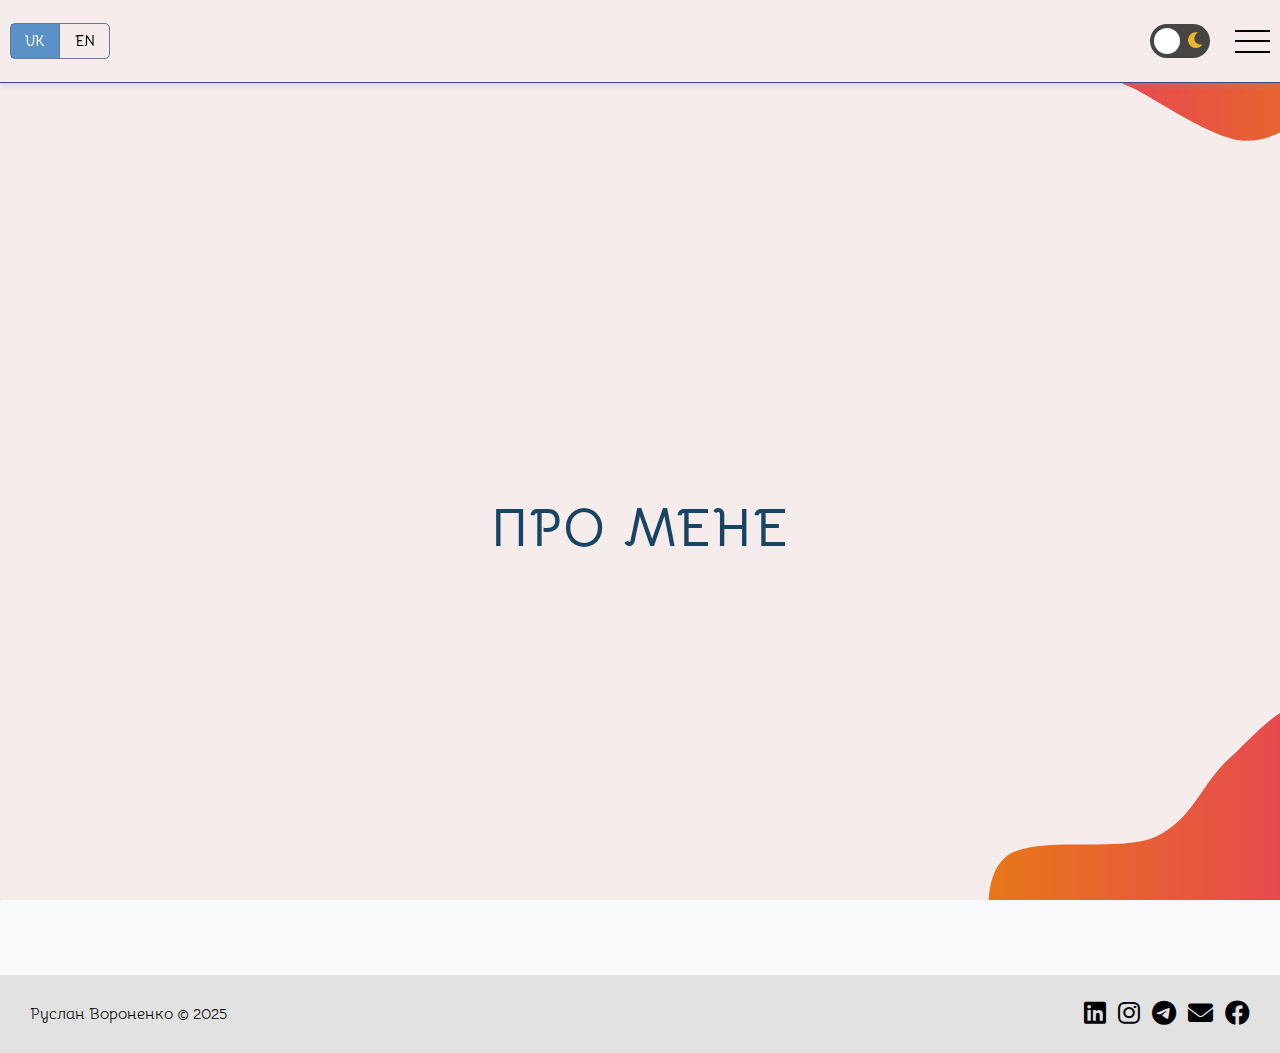
==== about.html @ 9039efc5 "Add files via upload" ====
<!DOCTYPE html>
<html lang="uk">
<head>
    <meta charset="UTF-8">
    <meta name="viewport" content="width=device-width, initial-scale=1.0">
    <meta name="keywords" content="фронтенд, front-end, resume">
    <meta name="description" content="Руслан Вороненко Фронтенд розробник">
    <meta property="og:title" content="Резюме - Руслан Вороненко">
    <meta property="og:description" content="Фронтенд розробник з досвідом роботи в різних проєктах">
    <link rel="icon" href="favicon.ico" type="image/x-icon">
    <link rel="icon" href="assets/images/icons/resume-32.png" sizes="32x32">
    <link rel="icon" href="assets/images/icons/resume-16.png" sizes="16x16">
    <link rel="icon" href="favicon.svg" type="image/svg+xml">
    <link rel="icon" href="assets/images/icons/resume-180.png" sizes="180x180">
    <link rel="icon" href="assets/images/icons/resume-192.png" sizes="192x192">
    <meta name="apple-mobile-web-app-title" content="resume front-end">
    <meta name="mobile-web-app-capable" content="yes">
    <meta name="apple-mobile-web-app-status-bar-style" content="black-translucent">
    <link rel="apple-touch-icon" href="assets/images/icons/resume-180.png">
    <meta name="theme-color" content="#ffffff"> 
    <!-- google fonts -->
    <link rel="preconnect" href="https://fonts.googleapis.com">
    <link rel="preconnect" href="https://fonts.gstatic.com" crossorigin>
    <link href="https://fonts.googleapis.com/css2?family=Bellota:wght@400;700&family=Pacifico&display=swap" rel="stylesheet">
    <!-- css link -->
    <link rel="stylesheet" href="assets/css/main.min.css" id="theme-style">
    <link rel="stylesheet" href="https://cdnjs.cloudflare.com/ajax/libs/font-awesome/6.0.0-beta3/css/all.min.css">
    <title data-translate="data-translate-about">Про мене</title>
</head>
<body>
    <!-- header -->
    <header class="header header-bg">
        <div class="header__wrapper">
            <div class="header__lang header__language">
                <button id="lang-uk" class="header__language-button" aria-label="Перейти на українську мову">UK</button>
                <button id="lang-en" class="header__language-button" aria-label="Перейти до англійської мови">EN</button>
            </div>
            <div class="header__themes">
                <label class="header__themes-switch">
                    <input class="header__themes-input" type="checkbox" id="theme-toggle">
                    <span class="header__themes-slider buttonRound">
                        <span class="icon-sun"><i class="fa-solid fa-sun" title="Перейти до світлої теми"></i></span>
                        <span class="icon-moon"><i class="fa-solid fa-moon" title="Перейти до темної теми"></i></span>
                    </span>
                </label>
            </div>
            <!-- menu -->
            <nav class="header__menu menu">
                <div class="burger-menu">
                    <div class="burger-menu__line"></div>
                </div>
            </nav>
        </div>
    </header>
    <nav class="mobiles-menu">
        <div class="menu__open"> <!-- open menu -->
            <div class="container">
                <div class="menu__cards">
                    <a href="index.html" class="menu__cards-item" aria-label="Home">
                        <i class="fa-solid fa-house-chimney"></i>
                        <span data-translate="home">Головна</span>
                    </a>
        
                    <a href="works.html" class="menu__cards-item" aria-label="Works">
                        <i class="fa-solid fa-briefcase"></i>
                        <span data-translate="works">Роботи</span>
                    </a>
        
                    <a href="collages.html" class="menu__cards-item" aria-label="Collages">
                        <i class="fa-solid fa-paint-roller"></i>
                        <span data-translate="collages">Колажі</span>
                    </a>
        
                    <a href="web.html" class="menu__cards-item" aria-label="Projects">
                        <i class="fa-solid fa-diagram-project"></i>
                        <span data-translate="projects">Проєкти</span>
                    </a>
        
                    <a href="" class="menu__cards-item" aria-label="3dmodels">
                        <i class="fa-solid fa-cube"></i>
                        <span data-translate="models">3d моделі</span>
                    </a>
        
                    <a href="about.html" class="menu__cards-item" aria-label="About">
                        <i class="fa-solid fa-user"></i>
                        <span data-translate="about">Про мене</span>
                    </a>
        
                    <a href="sertificate.html" class="menu__cards-item" aria-label="Certificates">
                        <i class="fa-solid fa-certificate"></i>
                        <span data-translate="certificates">Сертифікати</span>
                    </a>
        
                    <a href="contacts.html" class="menu__cards-item menu__cards-item-active" aria-label="Contacts">
                        <i class="fa-solid fa-address-card"></i>
                        <span data-translate="contacts">Контакти</span>
                    </a>
                </div>
            </div>
        </div> <!-- close menu -->
    </nav>
    <main class="main">
        <div class="container">
            <div class="main__content">
                <div class="main__content-body">
                    <h2 data-translate="data-translate-about" class="main__content-name">Мої контакти</h2>
                </div>
            </div>
        </div>
    </main>
     <!-- footer -->
     <footer class="footer">
        <div class="container">
            <div class="footer__wrapper">
                <p class="footer__text">
                    <span data-translate="footer-title">Руслан Вороненко</span>
                    <span>&copy; 2025</span>
                </p>
                <p class="footer__social">
                    <a href="" target="_blank" aria-label="Перейти до LinkedIn">
                        <i class="fa-brands fa-linkedin"></i>
                    </a>
                    <a href="" target="_blank" aria-label="Перейти до Інстаграму">
                        <i class="fa-brands fa-instagram"></i>
                    </a>
                    <a href="" target="_blank" aria-label="Перейти до Телеграму">
                        <i class="fa-brands fa-telegram"></i>
                    </a>
                    <a href="" target="_blank" aria-label="Написати на пошту">
                        <i class="fa-solid fa-envelope"></i>
                    </a>
                    <a href="" target="_blank" aria-label="Перейти до Фейсбук">
                        <i class="fa-brands fa-facebook"></i>
                    </a>
                </p>
            </div>
        </div>
     </footer>
     <!-- footer end -->
<script src="assets/js/themes.js"></script>
<script src="assets/js/lang.js"></script>
<script src="assets/js/menu.js"></script>
</body>
</html>
---- assets/css/main.min.css ----
*,*::before,*::after{margin:0;padding:0;box-sizing:border-box}body{font-family:sans-serif;line-height:1.5}ul,ol{list-style:none}a{text-decoration:none;color:inherit}img{max-width:100%;height:auto;display:block}input,textarea,select,button{font-family:inherit;font-size:inherit;border:none;outline:none;background:rgba(0,0,0,0)}table{border-collapse:collapse;width:100%}html{scroll-behavior:smooth}html{font-size:16px}ul,li{list-style:none;padding:0;margin:0}body{font-family:"Bellota",system-ui;font-weight:400;font-style:normal;font-size:1rem;line-height:1.5;background-color:#f7f9fb;position:relative;padding-top:75px}body::-webkit-scrollbar{width:15px}body::-webkit-scrollbar-track{background:#000;background:linear-gradient(to left, #000000, #080808)}body::-webkit-scrollbar-thumb{background:#b66316;background:linear-gradient(to right, #26316d, #31030c);border-radius:20px}.header{position:fixed;width:100%;top:0;left:0;z-index:99;color:#fff;background-color:#f6ecec}.header-bg{border-bottom:1px solid #3e4a76;box-shadow:rgba(140,152,164,.25) 0px 3px 6px 0px}.header__language{flex:0 1 auto}.header__language-button--active{background-color:rgba(13,100,180,.671);color:#fff}.header__lang{border-radius:5px;display:inline-flex;width:100px;border:1px solid #68769b}.header__lang>button{width:100%;display:inline-block;font-weight:700;border:none;border-radius:0px;padding:8px 10px;cursor:pointer;font-size:.875rem;transition:.3s}.header__lang>button:disabled{background-color:rgba(13,100,180,.671);cursor:not-allowed}.header__lang>button:not(:last-child){border-right:1px solid #68769b}@media(hover: hover){.header__lang>button:hover,.header__lang>button:focus{background-color:rgba(13,100,180,.671);color:#fff}}@media(hover: none){.header__lang>button:active{background-color:rgba(13,100,180,.671);color:#fff}}.header__themes{margin-left:auto}.header__themes-switch{position:relative;display:flex;align-items:center;width:60px;height:34px;gap:10px}.header__themes-switch input{opacity:0;width:0;height:0;margin:0}.header__themes-slider{position:absolute;cursor:pointer;top:0;left:0;right:0;bottom:0;background-color:rgba(0,0,0,.7137254902);transition:background-color .4s,transform .4s;border-radius:17px;display:flex;align-items:center;justify-content:space-between;padding:0 8px}.header__themes-slider .icon-sun,.header__themes-slider .icon-moon{position:absolute;font-size:18px;transition:opacity .4s;z-index:1}.header__themes-slider .icon-sun{left:10px;color:#f0ff6f}.header__themes-slider .icon-moon{right:5px;opacity:1;color:#e9b629}.header__themes-slider::before{content:"";position:absolute;height:26px;width:26px;left:4px;bottom:4px;z-index:10;background-color:#fff;border-radius:50%;transition:transform .4s}.header__themes-switch input:checked+.header__themes-slider{background-color:#1a4464}.header__themes-switch input:checked+.header__themes-slider .icon-sun{opacity:1}.header__themes-switch input:checked+.header__themes-slider .icon-moon{opacity:1}.header__themes-switch input:focus+.header__themes-slider{box-shadow:0 0 1px #1a4464}.header__themes-switch input:checked+.header__themes-slider::before{transform:translateX(26px)}.header__themes-slider.buttonRound{border-radius:17px}.header__themes-slider.buttonRound::before{border-radius:50%}.header__themes,.header__menu{display:flex;align-items:center}.header__menu{margin-left:25px;position:relative}.burger-menu{width:35px;position:relative;z-index:999;cursor:pointer;padding:20px 0px}.burger-menu__line{background-color:#000;height:2px;width:100%}.burger-menu__line::before,.burger-menu__line::after{content:"";width:100%;height:2px;display:block;background-color:#000;position:absolute;transition:.3s}.burger-menu__line::before{top:10px}.burger-menu__line::after{bottom:9px}.burger-menu.active .burger-menu__line::before{transform:rotate(-45deg);top:50%}.burger-menu.active .burger-menu__line::after{transform:rotate(50deg);top:50%}.burger-menu.active .burger-menu__line{background:rgba(0,0,0,0)}.menu__open{position:fixed;top:0;left:0;width:100%;z-index:999;background-color:#f6ecec;height:calc(100vh - 83px);overflow-y:auto;margin-top:83px;padding-top:50px;padding-bottom:45px;display:none}.menu__open.active{display:block}.menu__cards{display:flex;align-items:center;justify-content:center;flex-wrap:wrap;gap:25px;width:100%;padding:0 15px}.menu__cards-item{border:1px solid #131212;flex-basis:250px;display:flex;flex-direction:column;align-items:center;justify-content:center;min-height:190px;text-align:center;border-radius:15px}@media(hover: hover){.menu__cards-item:hover{background:#a09c9e;background:linear-gradient(to bottom, #d3d0cf, #dfd9dc)}}@media(hover: none){.menu__cards-item:active{background:#a09c9e;background:linear-gradient(to bottom, #d3d0cf, #dfd9dc)}}.menu__cards-item-active{background:#a09c9e;background:linear-gradient(to bottom, #d3d0cf, #dfd9dc)}.menu__cards-item>i{font-size:30px;color:#111;margin-bottom:35px}.menu__cards-item>span{text-transform:uppercase;font-size:1.2rem;font-weight:bold;color:#111}.container{max-width:1440px;margin:0 auto;padding:0 20px}.header__wrapper,.footer__wrapper{display:flex;flex-wrap:wrap;align-items:center;justify-content:space-between;padding:20px 10px;margin:auto;max-width:1440px}.main{position:relative;background-image:url("/assets/images/bg/bg-white.svg");background-repeat:no-repeat;background-size:cover;background-position:100% 100%;background-attachment:fixed;width:100%;min-height:100vh}.main__arrow{position:fixed;top:80px;width:100%;min-height:50px;display:block}.main__prev,.main__next{height:40px;width:40px;color:#c3360c;text-align:center;font-size:30px;position:absolute;top:50%;transform:translateY(-50%)}@media screen and (max-width: 480px){.main__prev,.main__next{font-size:18px}}.main__prev{left:1px}.main__next{right:1px}.main__content{min-height:100dvh;display:flex;align-items:center;justify-content:center;flex-direction:column;padding:70px 10px}.main__content-image img{max-width:220px;min-height:auto;-o-object-fit:cover;object-fit:cover;display:block}.main__content-body{text-align:center;padding-top:15px;padding-bottom:5px}.main__content-name{font-size:clamp(1.625rem,1.0536rem + 2.8571vw,3.625rem);font-weight:bold;letter-spacing:1.5px;line-height:1;text-transform:uppercase;color:#1a4464;padding-bottom:5px}.main__content-desc{font-size:clamp(1.125rem,1rem + .625vw,1.5625rem);font-weight:bold;padding-bottom:15px}.main__content-menu-list{display:flex;flex-wrap:wrap;justify-content:center}.main__content-menu-item{flex:1 0 100px}.main__content-menu-item:not(:last-child){margin-right:10px}.main__content-menu-link{display:block;width:100%;height:45px;line-height:45px;border-radius:45px;margin:7px 0px;text-align:center;font-size:1rem;color:#524f4e;background:#04a0cf;color:#fff;box-shadow:0 8px 15px rgba(192,27,27,.1019607843);transition:.3s}@media(hover: hover){.main__content-menu-link:hover{background:#dd690a;box-shadow:0 10px 15px rgba(112,133,124,.4);color:#fff;transform:translateY(-3px)}}@media(hover: none){.main__content-menu-link:active{background:#6d9e12;box-shadow:0 15px 20px rgba(46,229,157,.4);color:#fff;transform:translateY(-3px)}}#text-random{white-space:nowrap;overflow:hidden;display:inline;border-right:2px solid #000;padding-right:5px;color:#5c62ec;animation:text-random 1.5s steps(30, end) infinite}@keyframes text-random{0%{border-right-color:#c50000}50%{border-right-color:rgba(0,0,0,0)}100%{border-right-color:#c50000}}.main__content-cards{display:flex;align-items:center;justify-content:space-between;flex-wrap:wrap;gap:15px;padding:0 10px;margin-top:40px}.main__content-cards-works-item{padding:25px 15px 5px 15px}.main__content-cards-item{min-height:275px;flex-basis:calc(33.3333333333% - 15px);border:1px solid #0c0c0c;border-radius:10px;transition:background-color .3s}@media(max-width: 848px){.main__content-cards-item{flex-basis:calc(50% - 15px);margin:5px auto}}@media(max-width: 612px){.main__content-cards-item{flex-basis:100%}}.main__content-cards-icon{display:block;font-size:30px;text-align:center;margin-bottom:35px}.main__content-cards-text{text-align:center;font-size:1.2rem;font-weight:bold}.main__content-cards-web-item{opacity:0;transform:translateY(20px);transition:opacity .8s ease,transform .8s ease}.main__content-cards-web-item.visible{opacity:1;transform:translateY(0);transition:.5s}@media(hover: hover){.main__content-cards-web-item:hover{box-shadow:0px 0px 5px 0px #000;transition:.3s}}@media(hover: none){.main__content-cards-web-item:active{box-shadow:0px 0px 5px 0px #000;transition:.3s}}.main__content-cards-icon>img{width:100%;overflow:hidden;height:230px;-o-object-fit:cover;object-fit:cover;border-radius:10px}.main__content-cards-link{padding:50px 10px 25px 10px}.gallery{margin-top:30px;display:grid;grid-template-columns:repeat(auto-fill, minmax(240px, 1fr));gap:16px;padding:20px}.gallery-item{position:relative;overflow:hidden;border-radius:8px;box-shadow:0 4px 8px rgba(0,0,0,.1)}.gallery-img{width:100%;height:auto;transition:transform .3s ease;cursor:pointer}@media(hover: hover){.gallery-img-img:hover{transform:scale(1.1)}}@media(hover: none){.gallery-img-img:active{transform:scale(1.1)}}.modal{display:none;position:fixed;z-index:1;left:0;top:0;width:100%;height:100%;background-color:rgba(0,0,0,.8);justify-content:center;align-items:center}.modal-content{max-width:90%;max-height:90%;margin:auto;display:block}.close{position:absolute;top:70px;right:15px;color:#f1f1f1;font-size:36px;font-weight:bold;transition:.3s;cursor:pointer}@media(hover: hover){.close:hover,.close:focus{color:#bbb;text-decoration:none;cursor:pointer}}@media(hover: nove){.close:active,.close:focus{color:#bbb;text-decoration:none;cursor:pointer}}.footer{background-color:#e2e2e2}.footer__social{font-size:25px}@media(max-width: 480px){.footer__social{font-size:25px}}.footer__social>a{margin-left:5px;display:inline-block}@media(max-width: 480px){.footer__wrapper{display:block;text-align:center}}/*# sourceMappingURL=main.min.css.map */
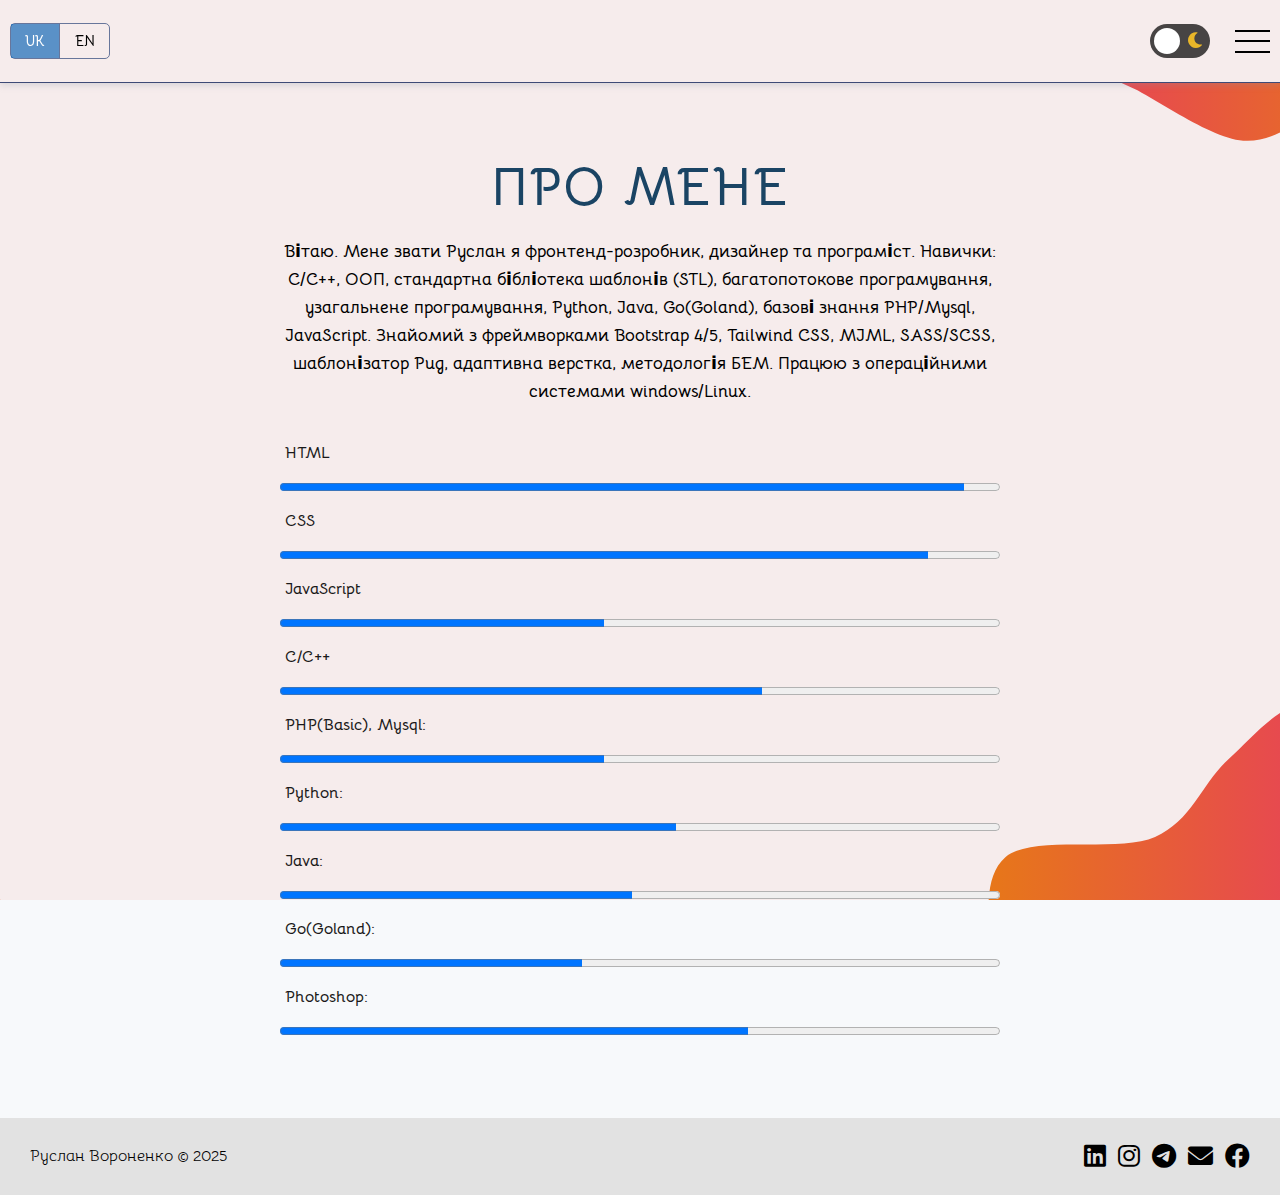
==== commit ad1c84c8: "Add files via upload" ====
--- a/about.html
+++ b/about.html
@@ -104,6 +104,57 @@
             <div class="main__content">
                 <div class="main__content-body">
                     <h2 data-translate="data-translate-about" class="main__content-name">Мої контакти</h2>
+                    <p class="main__content-body-desc" data-translate="data-translate-about-desc">Вітаю. Мене звати Руслан я фронтенд-розробник, дизайнер та програміст. <br>
+                        Навички: C/C++, ООП, стандартна бібліотека шаблонів (STL), багатопотокове програмування, узагальнене програмування, Python, Java, Go(Goland), базові знання PHP/Mysql, JavaScript. Знайомий з фреймворками Bootstrap 4/5, Tailwind CSS, MJML, SASS/SCSS, шаблонізатор Pug, адаптивна верстка, методологія БЕМ.<br>Працюю з операційними системами windows/Linux.</p>
+
+                        <div class="main__content-body-progress">
+                            
+                            <div class="main__content-body-progress-container">
+                                <label for="html">HTML</label>
+                                <progress id="html" class="progress is-link" value="95" max="100">95</progress>
+                            </div>
+
+                            <div class="main__content-body-progress-container">
+                                <label for="css">CSS</label>
+                                <progress id="css" class="progress is-primary" value="90" max="100">90</progress>
+                            </div>
+
+                            <div class="main__content-body-progress-container">
+                                <label for="javascript">JavaScript</label>
+                                <progress id="javascript" class="progress is-warning" value="45" max="100">45</progress>
+                            </div>
+
+                            <div class="main__content-body-progress-container">
+                                <label for="cplusplus">C/C++</label>
+                                <progress id="cplusplus" class="progress is-info" value="67" max="100">67</progress>
+                            </div>
+
+                            <div class="main__content-body-progress-container">
+                                <label for="php">PHP(Basic), Mysql:</label>
+                                <progress id="php" class="progress is-success" value="45" max="100">45</progress>
+                            </div>
+
+                            <div class="main__content-body-progress-container">
+                                <label for="php">Python:</label>
+                                <progress id="php" class="progress is-success" value="55" max="100">55</progress>
+                            </div>
+
+                            <div class="main__content-body-progress-container">
+                                <label for="php">Java:</label>
+                                <progress id="php" class="progress is-success" value="49" max="100">49</progress>
+                            </div>
+
+                            <div class="main__content-body-progress-container">
+                                <label for="php">Go(Goland):</label>
+                                <progress id="php" class="progress is-success" value="42" max="100">42</progress>
+                            </div>
+
+                            <div class="main__content-body-progress-container">
+                                <label for="photoshop">Photoshop:</label>
+                                <progress id="php" class="progress is-success" value="65" max="100">65</progress>
+                            </div>
+
+                        </div>
                 </div>
             </div>
         </div>
--- a/assets/css/main.min.css
+++ b/assets/css/main.min.css
@@ -1 +1 @@
-*,*::before,*::after{margin:0;padding:0;box-sizing:border-box}body{font-family:sans-serif;line-height:1.5}ul,ol{list-style:none}a{text-decoration:none;color:inherit}img{max-width:100%;height:auto;display:block}input,textarea,select,button{font-family:inherit;font-size:inherit;border:none;outline:none;background:rgba(0,0,0,0)}table{border-collapse:collapse;width:100%}html{scroll-behavior:smooth}html{font-size:16px}ul,li{list-style:none;padding:0;margin:0}body{font-family:"Bellota",system-ui;font-weight:400;font-style:normal;font-size:1rem;line-height:1.5;background-color:#f7f9fb;position:relative;padding-top:75px}body::-webkit-scrollbar{width:15px}body::-webkit-scrollbar-track{background:#000;background:linear-gradient(to left, #000000, #080808)}body::-webkit-scrollbar-thumb{background:#b66316;background:linear-gradient(to right, #26316d, #31030c);border-radius:20px}.header{position:fixed;width:100%;top:0;left:0;z-index:99;color:#fff;background-color:#f6ecec}.header-bg{border-bottom:1px solid #3e4a76;box-shadow:rgba(140,152,164,.25) 0px 3px 6px 0px}.header__language{flex:0 1 auto}.header__language-button--active{background-color:rgba(13,100,180,.671);color:#fff}.header__lang{border-radius:5px;display:inline-flex;width:100px;border:1px solid #68769b}.header__lang>button{width:100%;display:inline-block;font-weight:700;border:none;border-radius:0px;padding:8px 10px;cursor:pointer;font-size:.875rem;transition:.3s}.header__lang>button:disabled{background-color:rgba(13,100,180,.671);cursor:not-allowed}.header__lang>button:not(:last-child){border-right:1px solid #68769b}@media(hover: hover){.header__lang>button:hover,.header__lang>button:focus{background-color:rgba(13,100,180,.671);color:#fff}}@media(hover: none){.header__lang>button:active{background-color:rgba(13,100,180,.671);color:#fff}}.header__themes{margin-left:auto}.header__themes-switch{position:relative;display:flex;align-items:center;width:60px;height:34px;gap:10px}.header__themes-switch input{opacity:0;width:0;height:0;margin:0}.header__themes-slider{position:absolute;cursor:pointer;top:0;left:0;right:0;bottom:0;background-color:rgba(0,0,0,.7137254902);transition:background-color .4s,transform .4s;border-radius:17px;display:flex;align-items:center;justify-content:space-between;padding:0 8px}.header__themes-slider .icon-sun,.header__themes-slider .icon-moon{position:absolute;font-size:18px;transition:opacity .4s;z-index:1}.header__themes-slider .icon-sun{left:10px;color:#f0ff6f}.header__themes-slider .icon-moon{right:5px;opacity:1;color:#e9b629}.header__themes-slider::before{content:"";position:absolute;height:26px;width:26px;left:4px;bottom:4px;z-index:10;background-color:#fff;border-radius:50%;transition:transform .4s}.header__themes-switch input:checked+.header__themes-slider{background-color:#1a4464}.header__themes-switch input:checked+.header__themes-slider .icon-sun{opacity:1}.header__themes-switch input:checked+.header__themes-slider .icon-moon{opacity:1}.header__themes-switch input:focus+.header__themes-slider{box-shadow:0 0 1px #1a4464}.header__themes-switch input:checked+.header__themes-slider::before{transform:translateX(26px)}.header__themes-slider.buttonRound{border-radius:17px}.header__themes-slider.buttonRound::before{border-radius:50%}.header__themes,.header__menu{display:flex;align-items:center}.header__menu{margin-left:25px;position:relative}.burger-menu{width:35px;position:relative;z-index:999;cursor:pointer;padding:20px 0px}.burger-menu__line{background-color:#000;height:2px;width:100%}.burger-menu__line::before,.burger-menu__line::after{content:"";width:100%;height:2px;display:block;background-color:#000;position:absolute;transition:.3s}.burger-menu__line::before{top:10px}.burger-menu__line::after{bottom:9px}.burger-menu.active .burger-menu__line::before{transform:rotate(-45deg);top:50%}.burger-menu.active .burger-menu__line::after{transform:rotate(50deg);top:50%}.burger-menu.active .burger-menu__line{background:rgba(0,0,0,0)}.menu__open{position:fixed;top:0;left:0;width:100%;z-index:999;background-color:#f6ecec;height:calc(100vh - 83px);overflow-y:auto;margin-top:83px;padding-top:50px;padding-bottom:45px;display:none}.menu__open.active{display:block}.menu__cards{display:flex;align-items:center;justify-content:center;flex-wrap:wrap;gap:25px;width:100%;padding:0 15px}.menu__cards-item{border:1px solid #131212;flex-basis:250px;display:flex;flex-direction:column;align-items:center;justify-content:center;min-height:190px;text-align:center;border-radius:15px}@media(hover: hover){.menu__cards-item:hover{background:#a09c9e;background:linear-gradient(to bottom, #d3d0cf, #dfd9dc)}}@media(hover: none){.menu__cards-item:active{background:#a09c9e;background:linear-gradient(to bottom, #d3d0cf, #dfd9dc)}}.menu__cards-item-active{background:#a09c9e;background:linear-gradient(to bottom, #d3d0cf, #dfd9dc)}.menu__cards-item>i{font-size:30px;color:#111;margin-bottom:35px}.menu__cards-item>span{text-transform:uppercase;font-size:1.2rem;font-weight:bold;color:#111}.container{max-width:1440px;margin:0 auto;padding:0 20px}.header__wrapper,.footer__wrapper{display:flex;flex-wrap:wrap;align-items:center;justify-content:space-between;padding:20px 10px;margin:auto;max-width:1440px}.main{position:relative;background-image:url("/assets/images/bg/bg-white.svg");background-repeat:no-repeat;background-size:cover;background-position:100% 100%;background-attachment:fixed;width:100%;min-height:100vh}.main__arrow{position:fixed;top:80px;width:100%;min-height:50px;display:block}.main__prev,.main__next{height:40px;width:40px;color:#c3360c;text-align:center;font-size:30px;position:absolute;top:50%;transform:translateY(-50%)}@media screen and (max-width: 480px){.main__prev,.main__next{font-size:18px}}.main__prev{left:1px}.main__next{right:1px}.main__content{min-height:100dvh;display:flex;align-items:center;justify-content:center;flex-direction:column;padding:70px 10px}.main__content-image img{max-width:220px;min-height:auto;-o-object-fit:cover;object-fit:cover;display:block}.main__content-body{text-align:center;padding-top:15px;padding-bottom:5px}.main__content-name{font-size:clamp(1.625rem,1.0536rem + 2.8571vw,3.625rem);font-weight:bold;letter-spacing:1.5px;line-height:1;text-transform:uppercase;color:#1a4464;padding-bottom:5px}.main__content-desc{font-size:clamp(1.125rem,1rem + .625vw,1.5625rem);font-weight:bold;padding-bottom:15px}.main__content-menu-list{display:flex;flex-wrap:wrap;justify-content:center}.main__content-menu-item{flex:1 0 100px}.main__content-menu-item:not(:last-child){margin-right:10px}.main__content-menu-link{display:block;width:100%;height:45px;line-height:45px;border-radius:45px;margin:7px 0px;text-align:center;font-size:1rem;color:#524f4e;background:#04a0cf;color:#fff;box-shadow:0 8px 15px rgba(192,27,27,.1019607843);transition:.3s}@media(hover: hover){.main__content-menu-link:hover{background:#dd690a;box-shadow:0 10px 15px rgba(112,133,124,.4);color:#fff;transform:translateY(-3px)}}@media(hover: none){.main__content-menu-link:active{background:#6d9e12;box-shadow:0 15px 20px rgba(46,229,157,.4);color:#fff;transform:translateY(-3px)}}#text-random{white-space:nowrap;overflow:hidden;display:inline;border-right:2px solid #000;padding-right:5px;color:#5c62ec;animation:text-random 1.5s steps(30, end) infinite}@keyframes text-random{0%{border-right-color:#c50000}50%{border-right-color:rgba(0,0,0,0)}100%{border-right-color:#c50000}}.main__content-cards{display:flex;align-items:center;justify-content:space-between;flex-wrap:wrap;gap:15px;padding:0 10px;margin-top:40px}.main__content-cards-works-item{padding:25px 15px 5px 15px}.main__content-cards-item{min-height:275px;flex-basis:calc(33.3333333333% - 15px);border:1px solid #0c0c0c;border-radius:10px;transition:background-color .3s}@media(max-width: 848px){.main__content-cards-item{flex-basis:calc(50% - 15px);margin:5px auto}}@media(max-width: 612px){.main__content-cards-item{flex-basis:100%}}.main__content-cards-icon{display:block;font-size:30px;text-align:center;margin-bottom:35px}.main__content-cards-text{text-align:center;font-size:1.2rem;font-weight:bold}.main__content-cards-web-item{opacity:0;transform:translateY(20px);transition:opacity .8s ease,transform .8s ease}.main__content-cards-web-item.visible{opacity:1;transform:translateY(0);transition:.5s}@media(hover: hover){.main__content-cards-web-item:hover{box-shadow:0px 0px 5px 0px #000;transition:.3s}}@media(hover: none){.main__content-cards-web-item:active{box-shadow:0px 0px 5px 0px #000;transition:.3s}}.main__content-cards-icon>img{width:100%;overflow:hidden;height:230px;-o-object-fit:cover;object-fit:cover;border-radius:10px}.main__content-cards-link{padding:50px 10px 25px 10px}.gallery{margin-top:30px;display:grid;grid-template-columns:repeat(auto-fill, minmax(240px, 1fr));gap:16px;padding:20px}.gallery-item{position:relative;overflow:hidden;border-radius:8px;box-shadow:0 4px 8px rgba(0,0,0,.1)}.gallery-img{width:100%;height:auto;transition:transform .3s ease;cursor:pointer}@media(hover: hover){.gallery-img-img:hover{transform:scale(1.1)}}@media(hover: none){.gallery-img-img:active{transform:scale(1.1)}}.modal{display:none;position:fixed;z-index:1;left:0;top:0;width:100%;height:100%;background-color:rgba(0,0,0,.8);justify-content:center;align-items:center}.modal-content{max-width:90%;max-height:90%;margin:auto;display:block}.close{position:absolute;top:70px;right:15px;color:#f1f1f1;font-size:36px;font-weight:bold;transition:.3s;cursor:pointer}@media(hover: hover){.close:hover,.close:focus{color:#bbb;text-decoration:none;cursor:pointer}}@media(hover: nove){.close:active,.close:focus{color:#bbb;text-decoration:none;cursor:pointer}}.footer{background-color:#e2e2e2}.footer__social{font-size:25px}@media(max-width: 480px){.footer__social{font-size:25px}}.footer__social>a{margin-left:5px;display:inline-block}@media(max-width: 480px){.footer__wrapper{display:block;text-align:center}}/*# sourceMappingURL=main.min.css.map */+*,*::before,*::after{margin:0;padding:0;box-sizing:border-box}body{font-family:sans-serif;line-height:1.5}ul,ol{list-style:none}a{text-decoration:none;color:inherit}img{max-width:100%;height:auto;display:block}input,textarea,select,button{font-family:inherit;font-size:inherit;border:none;outline:none;background:rgba(0,0,0,0)}table{border-collapse:collapse;width:100%}html{scroll-behavior:smooth}html{font-size:16px}ul,li{list-style:none;padding:0;margin:0}body{font-family:"Bellota",system-ui;font-weight:400;font-style:normal;font-size:1rem;line-height:1.5;background-color:#f7f9fb;position:relative;padding-top:75px}body::-webkit-scrollbar{width:15px}body::-webkit-scrollbar-track{background:#000;background:linear-gradient(to left, #000000, #080808)}body::-webkit-scrollbar-thumb{background:#b66316;background:linear-gradient(to right, #26316d, #31030c);border-radius:20px}.header{position:fixed;width:100%;top:0;left:0;z-index:99;color:#fff;background-color:#f6ecec}.header-bg{border-bottom:1px solid #3e4a76;box-shadow:rgba(140,152,164,.25) 0px 3px 6px 0px}.header__language{flex:0 1 auto}.header__language-button--active{background-color:rgba(13,100,180,.671);color:#fff}.header__lang{border-radius:5px;display:inline-flex;width:100px;border:1px solid #68769b}.header__lang>button{width:100%;display:inline-block;font-weight:700;border:none;border-radius:0px;padding:8px 10px;cursor:pointer;font-size:.875rem;transition:.3s}.header__lang>button:disabled{background-color:rgba(13,100,180,.671);cursor:not-allowed}.header__lang>button:not(:last-child){border-right:1px solid #68769b}@media(hover: hover){.header__lang>button:hover,.header__lang>button:focus{background-color:rgba(13,100,180,.671);color:#fff}}@media(hover: none){.header__lang>button:active{background-color:rgba(13,100,180,.671);color:#fff}}.header__themes{margin-left:auto}.header__themes-switch{position:relative;display:flex;align-items:center;width:60px;height:34px;gap:10px}.header__themes-switch input{opacity:0;width:0;height:0;margin:0}.header__themes-slider{position:absolute;cursor:pointer;top:0;left:0;right:0;bottom:0;background-color:rgba(0,0,0,.7137254902);transition:background-color .4s,transform .4s;border-radius:17px;display:flex;align-items:center;justify-content:space-between;padding:0 8px}.header__themes-slider .icon-sun,.header__themes-slider .icon-moon{position:absolute;font-size:18px;transition:opacity .4s;z-index:1}.header__themes-slider .icon-sun{left:10px;color:#f0ff6f}.header__themes-slider .icon-moon{right:5px;opacity:1;color:#e9b629}.header__themes-slider::before{content:"";position:absolute;height:26px;width:26px;left:4px;bottom:4px;z-index:10;background-color:#fff;border-radius:50%;transition:transform .4s}.header__themes-switch input:checked+.header__themes-slider{background-color:#1a4464}.header__themes-switch input:checked+.header__themes-slider .icon-sun{opacity:1}.header__themes-switch input:checked+.header__themes-slider .icon-moon{opacity:1}.header__themes-switch input:focus+.header__themes-slider{box-shadow:0 0 1px #1a4464}.header__themes-switch input:checked+.header__themes-slider::before{transform:translateX(26px)}.header__themes-slider.buttonRound{border-radius:17px}.header__themes-slider.buttonRound::before{border-radius:50%}.header__themes,.header__menu{display:flex;align-items:center}.header__menu{margin-left:25px;position:relative}.burger-menu{width:35px;position:relative;z-index:999;cursor:pointer;padding:20px 0px}.burger-menu__line{background-color:#000;height:2px;width:100%}.burger-menu__line::before,.burger-menu__line::after{content:"";width:100%;height:2px;display:block;background-color:#000;position:absolute;transition:.3s}.burger-menu__line::before{top:10px}.burger-menu__line::after{bottom:9px}.burger-menu.active .burger-menu__line::before{transform:rotate(-45deg);top:50%}.burger-menu.active .burger-menu__line::after{transform:rotate(50deg);top:50%}.burger-menu.active .burger-menu__line{background:rgba(0,0,0,0)}.menu__open{position:fixed;top:0;left:0;width:100%;z-index:999;background-color:#f6ecec;height:calc(100vh - 83px);overflow-y:auto;margin-top:83px;padding-top:50px;padding-bottom:45px;display:none}.menu__open.active{display:block}.menu__cards{display:flex;align-items:center;justify-content:center;flex-wrap:wrap;gap:25px;width:100%;padding:0 15px}.menu__cards-item{border:1px solid #131212;flex-basis:250px;display:flex;flex-direction:column;align-items:center;justify-content:center;min-height:190px;text-align:center;border-radius:15px}@media(hover: hover){.menu__cards-item:hover{background:#a09c9e;background:linear-gradient(to bottom, #d3d0cf, #dfd9dc)}}@media(hover: none){.menu__cards-item:active{background:#a09c9e;background:linear-gradient(to bottom, #d3d0cf, #dfd9dc)}}.menu__cards-item-active{background:#a09c9e;background:linear-gradient(to bottom, #d3d0cf, #dfd9dc)}.menu__cards-item>i{font-size:30px;color:#111;margin-bottom:35px}.menu__cards-item>span{text-transform:uppercase;font-size:1.2rem;font-weight:bold;color:#111}.container{max-width:1440px;margin:0 auto;padding:0 20px}.header__wrapper,.footer__wrapper{display:flex;flex-wrap:wrap;align-items:center;justify-content:space-between;padding:20px 10px;margin:auto;max-width:1440px}.main{position:relative;background-image:url("/assets/images/bg/bg-white.svg");background-repeat:no-repeat;background-size:cover;background-position:100% 100%;background-attachment:fixed;width:100%;min-height:100vh}.main__arrow{position:fixed;top:80px;width:100%;min-height:50px;display:block}.main__prev,.main__next{height:40px;width:40px;color:#c3360c;text-align:center;font-size:30px;position:absolute;top:50%;transform:translateY(-50%)}@media screen and (max-width: 480px){.main__prev,.main__next{font-size:18px}}.main__prev{left:1px}.main__next{right:1px}.main__content{min-height:100dvh;display:flex;align-items:center;justify-content:center;flex-direction:column;padding:70px 10px}.main__content-image img{max-width:220px;min-height:auto;-o-object-fit:cover;object-fit:cover;display:block}.main__content-body{text-align:center;padding-top:15px;padding-bottom:5px}.main__content-body-desc{max-width:720px;text-align:center;font-size:clamp(.875rem,.8036rem + .3571vw,1.125rem);font-weight:bold;margin-top:20px;margin-bottom:25px;line-height:1.6}.main__content-body-progress{width:100%}.main__content-body-progress-container>label{display:block;color:#1a1919;padding:10px 5px;font-weight:bold;text-align:left}.main__content-body-progress-container>progress{width:100%}.main__content-name{font-size:clamp(1.625rem,1.0536rem + 2.8571vw,3.625rem);font-weight:bold;letter-spacing:1.5px;line-height:1;text-transform:uppercase;color:#1a4464;padding-bottom:5px}.main__content-desc{font-size:clamp(1.125rem,1rem + .625vw,1.5625rem);font-weight:bold;padding-bottom:15px}.main__content-menu-list{display:flex;flex-wrap:wrap;justify-content:center}.main__content-menu-item{flex:1 0 100px}.main__content-menu-item:not(:last-child){margin-right:10px}.main__content-menu-link{display:block;width:100%;height:45px;line-height:45px;border-radius:45px;margin:7px 0px;text-align:center;font-size:1rem;color:#524f4e;background:#04a0cf;color:#fff;box-shadow:0 8px 15px rgba(192,27,27,.1019607843);transition:.3s}@media(hover: hover){.main__content-menu-link:hover{background:#dd690a;box-shadow:0 10px 15px rgba(112,133,124,.4);color:#fff;transform:translateY(-3px)}}@media(hover: none){.main__content-menu-link:active{background:#6d9e12;box-shadow:0 15px 20px rgba(46,229,157,.4);color:#fff;transform:translateY(-3px)}}#text-random{white-space:nowrap;overflow:hidden;display:inline;border-right:2px solid #000;padding-right:5px;color:#5c62ec;animation:text-random 1.5s steps(30, end) infinite}@keyframes text-random{0%{border-right-color:#c50000}50%{border-right-color:rgba(0,0,0,0)}100%{border-right-color:#c50000}}.main__content-cards{display:flex;align-items:center;justify-content:space-between;flex-wrap:wrap;gap:15px;padding:0 10px;margin-top:40px}.main__content-cards-works-item{padding:25px 15px 5px 15px}.main__content-cards-item{min-height:275px;flex-basis:calc(33.3333333333% - 15px);border:1px solid #0c0c0c;border-radius:10px;transition:background-color .3s}@media(max-width: 848px){.main__content-cards-item{flex-basis:calc(50% - 15px);margin:5px auto}}@media(max-width: 612px){.main__content-cards-item{flex-basis:100%}}.main__content-cards-icon{display:block;font-size:30px;text-align:center;margin-bottom:35px}.main__content-cards-text{text-align:center;font-size:1.2rem;font-weight:bold}.main__content-cards-web-item{opacity:0;transform:translateY(20px);transition:opacity .8s ease,transform .8s ease}.main__content-cards-web-item.visible{opacity:1;transform:translateY(0);transition:.5s}@media(hover: hover){.main__content-cards-web-item:hover{box-shadow:0px 0px 5px 0px #000;transition:.3s}}@media(hover: none){.main__content-cards-web-item:active{box-shadow:0px 0px 5px 0px #000;transition:.3s}}.main__content-cards-icon>img{width:100%;overflow:hidden;height:230px;-o-object-fit:cover;object-fit:cover;border-radius:10px}.main__content-cards-link{padding:50px 10px 25px 10px}.gallery{margin-top:30px;display:grid;grid-template-columns:repeat(auto-fill, minmax(240px, 1fr));gap:16px;padding:20px}.gallery-item{position:relative;overflow:hidden;border-radius:8px;box-shadow:0 4px 8px rgba(0,0,0,.1)}.gallery-img{width:100%;height:auto;transition:transform .3s ease;cursor:pointer}@media(hover: hover){.gallery-img-img:hover{transform:scale(1.1)}}@media(hover: none){.gallery-img-img:active{transform:scale(1.1)}}.modal{display:none;position:fixed;z-index:1;left:0;top:0;width:100%;height:100%;background-color:rgba(0,0,0,.8);justify-content:center;align-items:center}.modal-content{max-width:90%;max-height:90%;margin:auto;display:block}.close{position:absolute;top:70px;right:15px;color:#f1f1f1;font-size:36px;font-weight:bold;transition:.3s;cursor:pointer}@media(hover: hover){.close:hover,.close:focus{color:#bbb;text-decoration:none;cursor:pointer}}@media(hover: nove){.close:active,.close:focus{color:#bbb;text-decoration:none;cursor:pointer}}.footer{background-color:#e2e2e2}.footer__social{font-size:25px}@media(max-width: 480px){.footer__social{font-size:25px}}.footer__social>a{margin-left:5px;display:inline-block}@media(max-width: 480px){.footer__wrapper{display:block;text-align:center}}/*# sourceMappingURL=main.min.css.map */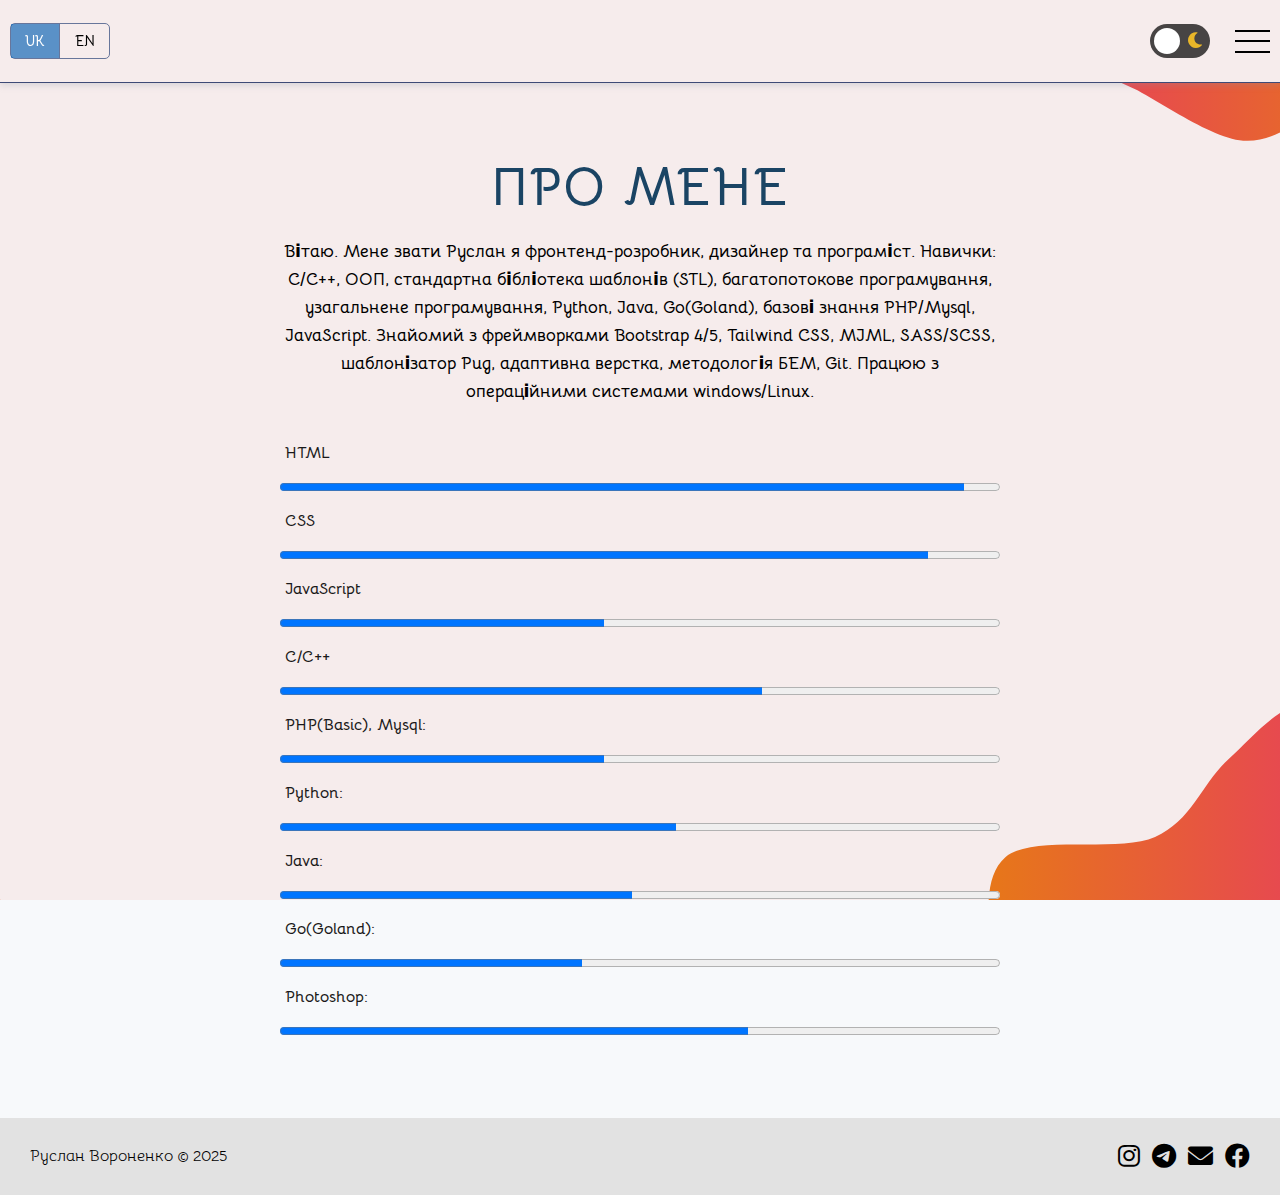
==== commit cdbe2d69: "Add files via upload" ====
--- a/about.html
+++ b/about.html
@@ -76,10 +76,10 @@
                         <span data-translate="projects">Проєкти</span>
                     </a>
         
-                    <a href="" class="menu__cards-item" aria-label="3dmodels">
+                    <!-- <a href="" class="menu__cards-item" aria-label="3dmodels">
                         <i class="fa-solid fa-cube"></i>
                         <span data-translate="models">3d моделі</span>
-                    </a>
+                    </a> -->
         
                     <a href="about.html" class="menu__cards-item" aria-label="About">
                         <i class="fa-solid fa-user"></i>
@@ -168,19 +168,19 @@
                     <span>&copy; 2025</span>
                 </p>
                 <p class="footer__social">
-                    <a href="" target="_blank" aria-label="Перейти до LinkedIn">
+                    <!-- <a href="#" target="_blank" aria-label="Перейти до LinkedIn">
                         <i class="fa-brands fa-linkedin"></i>
-                    </a>
-                    <a href="" target="_blank" aria-label="Перейти до Інстаграму">
+                    </a> -->
+                    <a href="https://www.instagram.com/aitishniyprizrak/?next=%2F" target="_blank" aria-label="Перейти до Інстаграму">
                         <i class="fa-brands fa-instagram"></i>
                     </a>
-                    <a href="" target="_blank" aria-label="Перейти до Телеграму">
+                    <a href="https://t.me/java_it_uk/" target="_blank" aria-label="Перейти до Телеграму">
                         <i class="fa-brands fa-telegram"></i>
                     </a>
-                    <a href="" target="_blank" aria-label="Написати на пошту">
+                    <a href="mailto:dmitriiiassenev1985@gmail.com" target="_blank" aria-label="Написати на пошту">
                         <i class="fa-solid fa-envelope"></i>
                     </a>
-                    <a href="" target="_blank" aria-label="Перейти до Фейсбук">
+                    <a href="https://www.facebook.com/addin.whites/" target="_blank" aria-label="Перейти до Фейсбук">
                         <i class="fa-brands fa-facebook"></i>
                     </a>
                 </p>
--- a/assets/css/main.min.css
+++ b/assets/css/main.min.css
@@ -1 +1 @@
-*,*::before,*::after{margin:0;padding:0;box-sizing:border-box}body{font-family:sans-serif;line-height:1.5}ul,ol{list-style:none}a{text-decoration:none;color:inherit}img{max-width:100%;height:auto;display:block}input,textarea,select,button{font-family:inherit;font-size:inherit;border:none;outline:none;background:rgba(0,0,0,0)}table{border-collapse:collapse;width:100%}html{scroll-behavior:smooth}html{font-size:16px}ul,li{list-style:none;padding:0;margin:0}body{font-family:"Bellota",system-ui;font-weight:400;font-style:normal;font-size:1rem;line-height:1.5;background-color:#f7f9fb;position:relative;padding-top:75px}body::-webkit-scrollbar{width:15px}body::-webkit-scrollbar-track{background:#000;background:linear-gradient(to left, #000000, #080808)}body::-webkit-scrollbar-thumb{background:#b66316;background:linear-gradient(to right, #26316d, #31030c);border-radius:20px}.header{position:fixed;width:100%;top:0;left:0;z-index:99;color:#fff;background-color:#f6ecec}.header-bg{border-bottom:1px solid #3e4a76;box-shadow:rgba(140,152,164,.25) 0px 3px 6px 0px}.header__language{flex:0 1 auto}.header__language-button--active{background-color:rgba(13,100,180,.671);color:#fff}.header__lang{border-radius:5px;display:inline-flex;width:100px;border:1px solid #68769b}.header__lang>button{width:100%;display:inline-block;font-weight:700;border:none;border-radius:0px;padding:8px 10px;cursor:pointer;font-size:.875rem;transition:.3s}.header__lang>button:disabled{background-color:rgba(13,100,180,.671);cursor:not-allowed}.header__lang>button:not(:last-child){border-right:1px solid #68769b}@media(hover: hover){.header__lang>button:hover,.header__lang>button:focus{background-color:rgba(13,100,180,.671);color:#fff}}@media(hover: none){.header__lang>button:active{background-color:rgba(13,100,180,.671);color:#fff}}.header__themes{margin-left:auto}.header__themes-switch{position:relative;display:flex;align-items:center;width:60px;height:34px;gap:10px}.header__themes-switch input{opacity:0;width:0;height:0;margin:0}.header__themes-slider{position:absolute;cursor:pointer;top:0;left:0;right:0;bottom:0;background-color:rgba(0,0,0,.7137254902);transition:background-color .4s,transform .4s;border-radius:17px;display:flex;align-items:center;justify-content:space-between;padding:0 8px}.header__themes-slider .icon-sun,.header__themes-slider .icon-moon{position:absolute;font-size:18px;transition:opacity .4s;z-index:1}.header__themes-slider .icon-sun{left:10px;color:#f0ff6f}.header__themes-slider .icon-moon{right:5px;opacity:1;color:#e9b629}.header__themes-slider::before{content:"";position:absolute;height:26px;width:26px;left:4px;bottom:4px;z-index:10;background-color:#fff;border-radius:50%;transition:transform .4s}.header__themes-switch input:checked+.header__themes-slider{background-color:#1a4464}.header__themes-switch input:checked+.header__themes-slider .icon-sun{opacity:1}.header__themes-switch input:checked+.header__themes-slider .icon-moon{opacity:1}.header__themes-switch input:focus+.header__themes-slider{box-shadow:0 0 1px #1a4464}.header__themes-switch input:checked+.header__themes-slider::before{transform:translateX(26px)}.header__themes-slider.buttonRound{border-radius:17px}.header__themes-slider.buttonRound::before{border-radius:50%}.header__themes,.header__menu{display:flex;align-items:center}.header__menu{margin-left:25px;position:relative}.burger-menu{width:35px;position:relative;z-index:999;cursor:pointer;padding:20px 0px}.burger-menu__line{background-color:#000;height:2px;width:100%}.burger-menu__line::before,.burger-menu__line::after{content:"";width:100%;height:2px;display:block;background-color:#000;position:absolute;transition:.3s}.burger-menu__line::before{top:10px}.burger-menu__line::after{bottom:9px}.burger-menu.active .burger-menu__line::before{transform:rotate(-45deg);top:50%}.burger-menu.active .burger-menu__line::after{transform:rotate(50deg);top:50%}.burger-menu.active .burger-menu__line{background:rgba(0,0,0,0)}.menu__open{position:fixed;top:0;left:0;width:100%;z-index:999;background-color:#f6ecec;height:calc(100vh - 83px);overflow-y:auto;margin-top:83px;padding-top:50px;padding-bottom:45px;display:none}.menu__open.active{display:block}.menu__cards{display:flex;align-items:center;justify-content:center;flex-wrap:wrap;gap:25px;width:100%;padding:0 15px}.menu__cards-item{border:1px solid #131212;flex-basis:250px;display:flex;flex-direction:column;align-items:center;justify-content:center;min-height:190px;text-align:center;border-radius:15px}@media(hover: hover){.menu__cards-item:hover{background:#a09c9e;background:linear-gradient(to bottom, #d3d0cf, #dfd9dc)}}@media(hover: none){.menu__cards-item:active{background:#a09c9e;background:linear-gradient(to bottom, #d3d0cf, #dfd9dc)}}.menu__cards-item-active{background:#a09c9e;background:linear-gradient(to bottom, #d3d0cf, #dfd9dc)}.menu__cards-item>i{font-size:30px;color:#111;margin-bottom:35px}.menu__cards-item>span{text-transform:uppercase;font-size:1.2rem;font-weight:bold;color:#111}.container{max-width:1440px;margin:0 auto;padding:0 20px}.header__wrapper,.footer__wrapper{display:flex;flex-wrap:wrap;align-items:center;justify-content:space-between;padding:20px 10px;margin:auto;max-width:1440px}.main{position:relative;background-image:url("/assets/images/bg/bg-white.svg");background-repeat:no-repeat;background-size:cover;background-position:100% 100%;background-attachment:fixed;width:100%;min-height:100vh}.main__arrow{position:fixed;top:80px;width:100%;min-height:50px;display:block}.main__prev,.main__next{height:40px;width:40px;color:#c3360c;text-align:center;font-size:30px;position:absolute;top:50%;transform:translateY(-50%)}@media screen and (max-width: 480px){.main__prev,.main__next{font-size:18px}}.main__prev{left:1px}.main__next{right:1px}.main__content{min-height:100dvh;display:flex;align-items:center;justify-content:center;flex-direction:column;padding:70px 10px}.main__content-image img{max-width:220px;min-height:auto;-o-object-fit:cover;object-fit:cover;display:block}.main__content-body{text-align:center;padding-top:15px;padding-bottom:5px}.main__content-body-desc{max-width:720px;text-align:center;font-size:clamp(.875rem,.8036rem + .3571vw,1.125rem);font-weight:bold;margin-top:20px;margin-bottom:25px;line-height:1.6}.main__content-body-progress{width:100%}.main__content-body-progress-container>label{display:block;color:#1a1919;padding:10px 5px;font-weight:bold;text-align:left}.main__content-body-progress-container>progress{width:100%}.main__content-name{font-size:clamp(1.625rem,1.0536rem + 2.8571vw,3.625rem);font-weight:bold;letter-spacing:1.5px;line-height:1;text-transform:uppercase;color:#1a4464;padding-bottom:5px}.main__content-desc{font-size:clamp(1.125rem,1rem + .625vw,1.5625rem);font-weight:bold;padding-bottom:15px}.main__content-menu-list{display:flex;flex-wrap:wrap;justify-content:center}.main__content-menu-item{flex:1 0 100px}.main__content-menu-item:not(:last-child){margin-right:10px}.main__content-menu-link{display:block;width:100%;height:45px;line-height:45px;border-radius:45px;margin:7px 0px;text-align:center;font-size:1rem;color:#524f4e;background:#04a0cf;color:#fff;box-shadow:0 8px 15px rgba(192,27,27,.1019607843);transition:.3s}@media(hover: hover){.main__content-menu-link:hover{background:#dd690a;box-shadow:0 10px 15px rgba(112,133,124,.4);color:#fff;transform:translateY(-3px)}}@media(hover: none){.main__content-menu-link:active{background:#6d9e12;box-shadow:0 15px 20px rgba(46,229,157,.4);color:#fff;transform:translateY(-3px)}}#text-random{white-space:nowrap;overflow:hidden;display:inline;border-right:2px solid #000;padding-right:5px;color:#5c62ec;animation:text-random 1.5s steps(30, end) infinite}@keyframes text-random{0%{border-right-color:#c50000}50%{border-right-color:rgba(0,0,0,0)}100%{border-right-color:#c50000}}.main__content-cards{display:flex;align-items:center;justify-content:space-between;flex-wrap:wrap;gap:15px;padding:0 10px;margin-top:40px}.main__content-cards-works-item{padding:25px 15px 5px 15px}.main__content-cards-item{min-height:275px;flex-basis:calc(33.3333333333% - 15px);border:1px solid #0c0c0c;border-radius:10px;transition:background-color .3s}@media(max-width: 848px){.main__content-cards-item{flex-basis:calc(50% - 15px);margin:5px auto}}@media(max-width: 612px){.main__content-cards-item{flex-basis:100%}}.main__content-cards-icon{display:block;font-size:30px;text-align:center;margin-bottom:35px}.main__content-cards-text{text-align:center;font-size:1.2rem;font-weight:bold}.main__content-cards-web-item{opacity:0;transform:translateY(20px);transition:opacity .8s ease,transform .8s ease}.main__content-cards-web-item.visible{opacity:1;transform:translateY(0);transition:.5s}@media(hover: hover){.main__content-cards-web-item:hover{box-shadow:0px 0px 5px 0px #000;transition:.3s}}@media(hover: none){.main__content-cards-web-item:active{box-shadow:0px 0px 5px 0px #000;transition:.3s}}.main__content-cards-icon>img{width:100%;overflow:hidden;height:230px;-o-object-fit:cover;object-fit:cover;border-radius:10px}.main__content-cards-link{padding:50px 10px 25px 10px}.gallery{margin-top:30px;display:grid;grid-template-columns:repeat(auto-fill, minmax(240px, 1fr));gap:16px;padding:20px}.gallery-item{position:relative;overflow:hidden;border-radius:8px;box-shadow:0 4px 8px rgba(0,0,0,.1)}.gallery-img{width:100%;height:auto;transition:transform .3s ease;cursor:pointer}@media(hover: hover){.gallery-img-img:hover{transform:scale(1.1)}}@media(hover: none){.gallery-img-img:active{transform:scale(1.1)}}.modal{display:none;position:fixed;z-index:1;left:0;top:0;width:100%;height:100%;background-color:rgba(0,0,0,.8);justify-content:center;align-items:center}.modal-content{max-width:90%;max-height:90%;margin:auto;display:block}.close{position:absolute;top:70px;right:15px;color:#f1f1f1;font-size:36px;font-weight:bold;transition:.3s;cursor:pointer}@media(hover: hover){.close:hover,.close:focus{color:#bbb;text-decoration:none;cursor:pointer}}@media(hover: nove){.close:active,.close:focus{color:#bbb;text-decoration:none;cursor:pointer}}.footer{background-color:#e2e2e2}.footer__social{font-size:25px}@media(max-width: 480px){.footer__social{font-size:25px}}.footer__social>a{margin-left:5px;display:inline-block}@media(max-width: 480px){.footer__wrapper{display:block;text-align:center}}/*# sourceMappingURL=main.min.css.map */+*,*::before,*::after{margin:0;padding:0;box-sizing:border-box}body{font-family:sans-serif;line-height:1.5}ul,ol{list-style:none}a{text-decoration:none;color:inherit}img{max-width:100%;height:auto;display:block}input,textarea,select,button{font-family:inherit;font-size:inherit;border:none;outline:none;background:rgba(0,0,0,0)}table{border-collapse:collapse;width:100%}html{scroll-behavior:smooth}html{font-size:16px}ul,li{list-style:none;padding:0;margin:0}body{font-family:"Bellota",system-ui;font-weight:400;font-style:normal;font-size:1rem;line-height:1.5;background-color:#f7f9fb;position:relative;padding-top:75px}body::-webkit-scrollbar{width:15px}body::-webkit-scrollbar-track{background:#000;background:linear-gradient(to left, #000000, #080808)}body::-webkit-scrollbar-thumb{background:#b66316;background:linear-gradient(to right, #26316d, #31030c);border-radius:20px}.header{position:fixed;width:100%;top:0;left:0;z-index:99;color:#fff;background-color:#f6ecec}.header-bg{border-bottom:1px solid #3e4a76;box-shadow:rgba(140,152,164,.25) 0px 3px 6px 0px}.header__language{flex:0 1 auto}.header__language-button--active{background-color:rgba(13,100,180,.671);color:#fff}.header__lang{border-radius:5px;display:inline-flex;width:100px;border:1px solid #68769b}.header__lang>button{width:100%;display:inline-block;font-weight:700;border:none;border-radius:0px;padding:8px 10px;cursor:pointer;font-size:.875rem;transition:.3s}.header__lang>button:disabled{background-color:rgba(13,100,180,.671);cursor:not-allowed}.header__lang>button:not(:last-child){border-right:1px solid #68769b}@media(hover: hover){.header__lang>button:hover,.header__lang>button:focus{background-color:rgba(13,100,180,.671);color:#fff}}@media(hover: none){.header__lang>button:active{background-color:rgba(13,100,180,.671);color:#fff}}.header__themes{margin-left:auto}.header__themes-switch{position:relative;display:flex;align-items:center;width:60px;height:34px;gap:10px}.header__themes-switch input{opacity:0;width:0;height:0;margin:0}.header__themes-slider{position:absolute;cursor:pointer;top:0;left:0;right:0;bottom:0;background-color:rgba(0,0,0,.7137254902);transition:background-color .4s,transform .4s;border-radius:17px;display:flex;align-items:center;justify-content:space-between;padding:0 8px}.header__themes-slider .icon-sun,.header__themes-slider .icon-moon{position:absolute;font-size:18px;transition:opacity .4s;z-index:1}.header__themes-slider .icon-sun{left:10px;color:#f0ff6f}.header__themes-slider .icon-moon{right:5px;opacity:1;color:#e9b629}.header__themes-slider::before{content:"";position:absolute;height:26px;width:26px;left:4px;bottom:4px;z-index:10;background-color:#fff;border-radius:50%;transition:transform .4s}.header__themes-switch input:checked+.header__themes-slider{background-color:#1a4464}.header__themes-switch input:checked+.header__themes-slider .icon-sun{opacity:1}.header__themes-switch input:checked+.header__themes-slider .icon-moon{opacity:1}.header__themes-switch input:focus+.header__themes-slider{box-shadow:0 0 1px #1a4464}.header__themes-switch input:checked+.header__themes-slider::before{transform:translateX(26px)}.header__themes-slider.buttonRound{border-radius:17px}.header__themes-slider.buttonRound::before{border-radius:50%}.header__themes,.header__menu{display:flex;align-items:center}.header__menu{margin-left:25px;position:relative}.burger-menu{width:35px;position:relative;z-index:999;cursor:pointer;padding:20px 0px}.burger-menu__line{background-color:#000;height:2px;width:100%}.burger-menu__line::before,.burger-menu__line::after{content:"";width:100%;height:2px;display:block;background-color:#000;position:absolute;transition:.3s}.burger-menu__line::before{top:10px}.burger-menu__line::after{bottom:9px}.burger-menu.active .burger-menu__line::before{transform:rotate(-45deg);top:50%}.burger-menu.active .burger-menu__line::after{transform:rotate(50deg);top:50%}.burger-menu.active .burger-menu__line{background:rgba(0,0,0,0)}.menu__open{position:fixed;top:0;left:0;width:100%;z-index:999;background-color:#f6ecec;height:calc(100vh - 83px);overflow-y:auto;margin-top:83px;padding-top:50px;padding-bottom:45px;display:none}.menu__open.active{display:block}.menu__cards{display:flex;align-items:center;justify-content:center;flex-wrap:wrap;gap:25px;width:100%;padding:0 15px}.menu__cards-item{border:1px solid #131212;flex-basis:250px;display:flex;flex-direction:column;align-items:center;justify-content:center;min-height:190px;text-align:center;border-radius:15px}@media(hover: hover){.menu__cards-item:hover{background:#a09c9e;background:linear-gradient(to bottom, #d3d0cf, #dfd9dc)}}@media(hover: none){.menu__cards-item:active{background:#a09c9e;background:linear-gradient(to bottom, #d3d0cf, #dfd9dc)}}.menu__cards-item-active{background:#a09c9e;background:linear-gradient(to bottom, #d3d0cf, #dfd9dc)}.menu__cards-item>i{font-size:30px;color:#111;margin-bottom:35px}.menu__cards-item>span{text-transform:uppercase;font-size:1.2rem;font-weight:bold;color:#111}.container{max-width:1440px;margin:0 auto;padding:0 20px}.header__wrapper,.footer__wrapper{display:flex;flex-wrap:wrap;align-items:center;justify-content:space-between;padding:20px 10px;margin:auto;max-width:1440px}.main{position:relative;background-image:url("../../assets/images/bg/bg-white.svg");background-repeat:no-repeat;background-size:cover;background-position:100% 100%;background-attachment:fixed;width:100%;min-height:100vh}.main__arrow{position:fixed;top:80px;width:100%;min-height:50px;display:block}.main__prev,.main__next{height:40px;width:40px;color:#c3360c;text-align:center;font-size:30px;position:absolute;top:50%;transform:translateY(-50%)}@media screen and (max-width: 480px){.main__prev,.main__next{font-size:18px}}.main__prev{left:1px}.main__next{right:1px}.main__content{min-height:100dvh;display:flex;align-items:center;justify-content:center;flex-direction:column;padding:70px 10px}.main__content-image img{max-width:220px;min-height:auto;-o-object-fit:cover;object-fit:cover;display:block}.main__content-body{text-align:center;padding-top:15px;padding-bottom:5px}.main__content-body-desc{max-width:720px;text-align:center;font-size:clamp(.875rem,.8036rem + .3571vw,1.125rem);font-weight:bold;margin-top:20px;margin-bottom:25px;line-height:1.6}.main__content-body-progress{width:100%}.main__content-body-progress-container>label{display:block;color:#1a1919;padding:10px 5px;font-weight:bold;text-align:left}.main__content-body-progress-container>progress{width:100%}.main__content-name{font-size:clamp(1.625rem,1.0536rem + 2.8571vw,3.625rem);font-weight:bold;letter-spacing:1.5px;line-height:1;text-transform:uppercase;color:#1a4464;padding-bottom:5px}.main__content-desc{font-size:clamp(1.125rem,1rem + .625vw,1.5625rem);font-weight:bold;padding-bottom:15px}.main__content-menu-list{display:flex;flex-wrap:wrap;justify-content:center}.main__content-menu-item{flex:1 0 100px}.main__content-menu-item:not(:last-child){margin-right:10px}.main__content-menu-link{display:block;width:100%;height:45px;line-height:45px;border-radius:45px;margin:7px 0px;text-align:center;font-size:1rem;color:#524f4e;background:#04a0cf;color:#fff;box-shadow:0 8px 15px rgba(192,27,27,.1019607843);transition:.3s}@media(hover: hover){.main__content-menu-link:hover{background:#dd690a;box-shadow:0 10px 15px rgba(112,133,124,.4);color:#fff;transform:translateY(-3px)}}@media(hover: none){.main__content-menu-link:active{background:#6d9e12;box-shadow:0 15px 20px rgba(46,229,157,.4);color:#fff;transform:translateY(-3px)}}#text-random{white-space:nowrap;overflow:hidden;display:inline;border-right:2px solid #000;padding-right:5px;color:#5c62ec;animation:text-random 1.5s steps(30, end) infinite}@keyframes text-random{0%{border-right-color:#c50000}50%{border-right-color:rgba(0,0,0,0)}100%{border-right-color:#c50000}}.main__content-cards{display:flex;align-items:center;justify-content:space-between;flex-wrap:wrap;gap:15px;padding:0 10px;margin-top:40px}.main__content-cards-works-item{padding:25px 15px 5px 15px}.main__content-cards-item{min-height:275px;flex-basis:calc(33.3333333333% - 15px);border:1px solid #0c0c0c;border-radius:10px;transition:background-color .3s}@media(max-width: 848px){.main__content-cards-item{flex-basis:calc(50% - 15px);margin:5px auto}}@media(max-width: 612px){.main__content-cards-item{flex-basis:100%}}.main__content-cards-icon{display:block;font-size:30px;text-align:center;margin-bottom:35px}.main__content-cards-text{text-align:center;font-size:1.2rem;font-weight:bold}.main__content-cards-web-item{opacity:0;transform:translateY(20px);transition:opacity .8s ease,transform .8s ease}.main__content-cards-web-item.visible{opacity:1;transform:translateY(0);transition:.5s}@media(hover: hover){.main__content-cards-web-item:hover{box-shadow:0px 0px 5px 0px #000;transition:.3s}}@media(hover: none){.main__content-cards-web-item:active{box-shadow:0px 0px 5px 0px #000;transition:.3s}}.main__content-cards-icon>img{width:100%;overflow:hidden;height:230px;-o-object-fit:cover;object-fit:cover;border-radius:10px}.main__content-cards-link{padding:50px 10px 25px 10px}.gallery{margin-top:30px;display:grid;grid-template-columns:repeat(auto-fill, minmax(240px, 1fr));gap:16px;padding:20px}.gallery-item{position:relative;overflow:hidden;border-radius:8px;box-shadow:0 4px 8px rgba(0,0,0,.1)}.gallery-img{width:100%;height:auto;transition:transform .3s ease;cursor:pointer}@media(hover: hover){.gallery-img-img:hover{transform:scale(1.1)}}@media(hover: none){.gallery-img-img:active{transform:scale(1.1)}}.modal{display:none;position:fixed;z-index:1;left:0;top:0;width:100%;height:100%;background-color:rgba(0,0,0,.8);justify-content:center;align-items:center}.modal-content{max-width:90%;max-height:90%;margin:auto;display:block}.close{position:absolute;top:70px;right:15px;color:#f1f1f1;font-size:36px;font-weight:bold;transition:.3s;cursor:pointer}@media(hover: hover){.close:hover,.close:focus{color:#bbb;text-decoration:none;cursor:pointer}}@media(hover: nove){.close:active,.close:focus{color:#bbb;text-decoration:none;cursor:pointer}}.footer{background-color:#e2e2e2}.footer__social{font-size:25px}@media(max-width: 480px){.footer__social{font-size:25px}}.footer__social>a{margin-left:5px;display:inline-block}@media(max-width: 480px){.footer__wrapper{display:block;text-align:center}}/*# sourceMappingURL=main.min.css.map */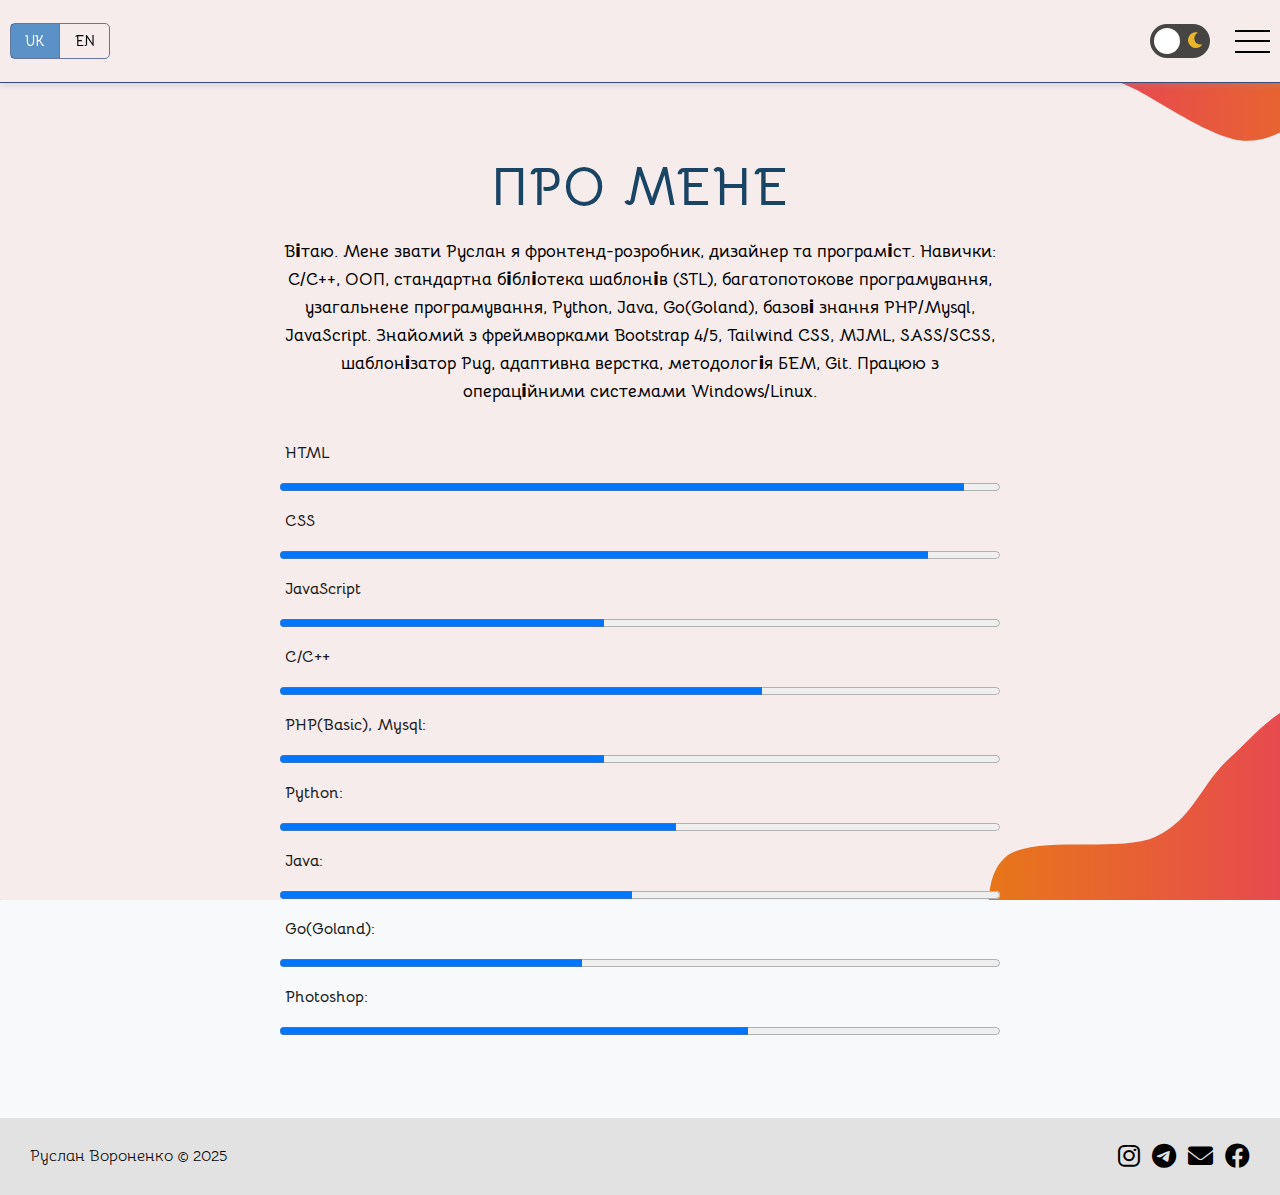
==== commit eaaa48fd: "Update about.html" ====
--- a/about.html
+++ b/about.html
@@ -81,7 +81,7 @@
                         <span data-translate="models">3d моделі</span>
                     </a> -->
         
-                    <a href="about.html" class="menu__cards-item" aria-label="About">
+                    <a href="about.html" class="menu__cards-item menu__cards-item-active" aria-label="About">
                         <i class="fa-solid fa-user"></i>
                         <span data-translate="about">Про мене</span>
                     </a>
@@ -91,7 +91,7 @@
                         <span data-translate="certificates">Сертифікати</span>
                     </a>
         
-                    <a href="contacts.html" class="menu__cards-item menu__cards-item-active" aria-label="Contacts">
+                    <a href="contacts.html" class="menu__cards-item" aria-label="Contacts">
                         <i class="fa-solid fa-address-card"></i>
                         <span data-translate="contacts">Контакти</span>
                     </a>
@@ -191,5 +191,10 @@
 <script src="assets/js/themes.js"></script>
 <script src="assets/js/lang.js"></script>
 <script src="assets/js/menu.js"></script>
+<script>
+    if (window.location.pathname.endsWith('.html')) {
+      window.history.replaceState(null, null, window.location.pathname.replace('.html', ''));
+    }
+  </script>
 </body>
-</html>+</html>
